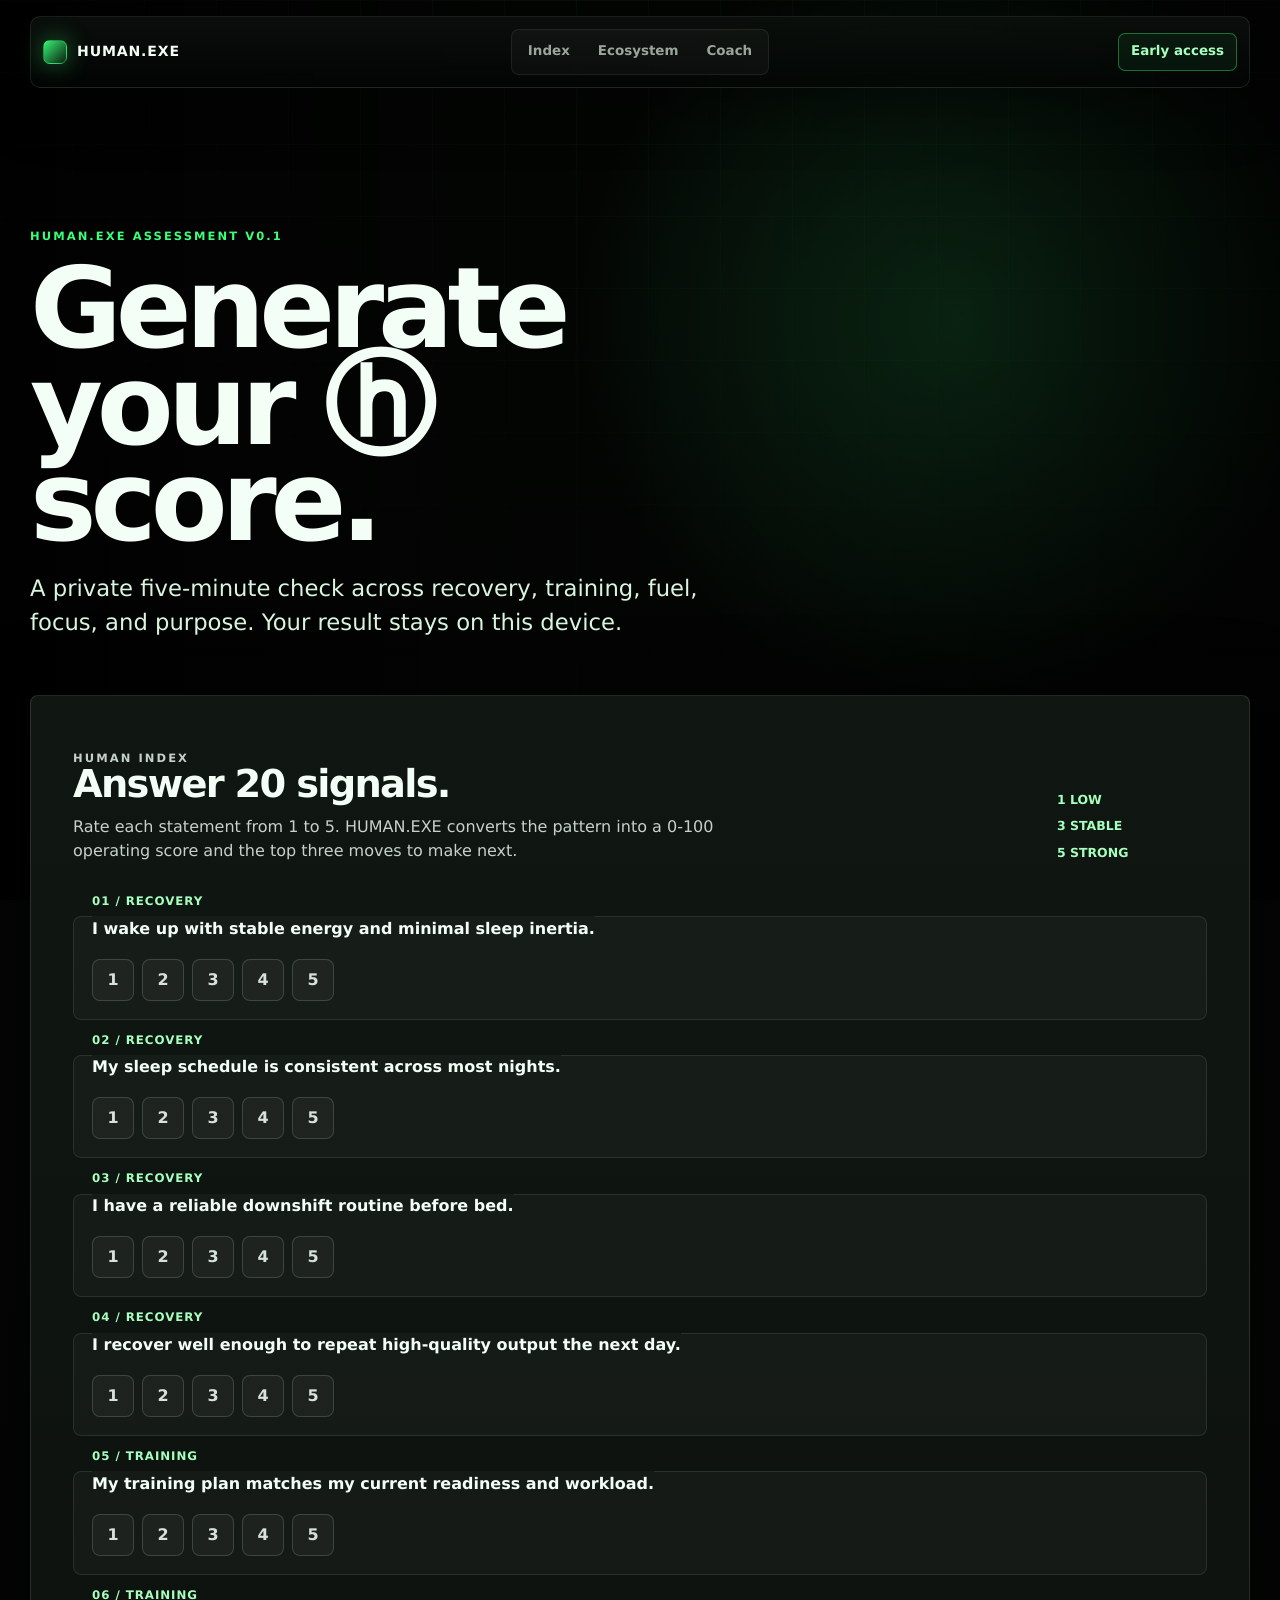
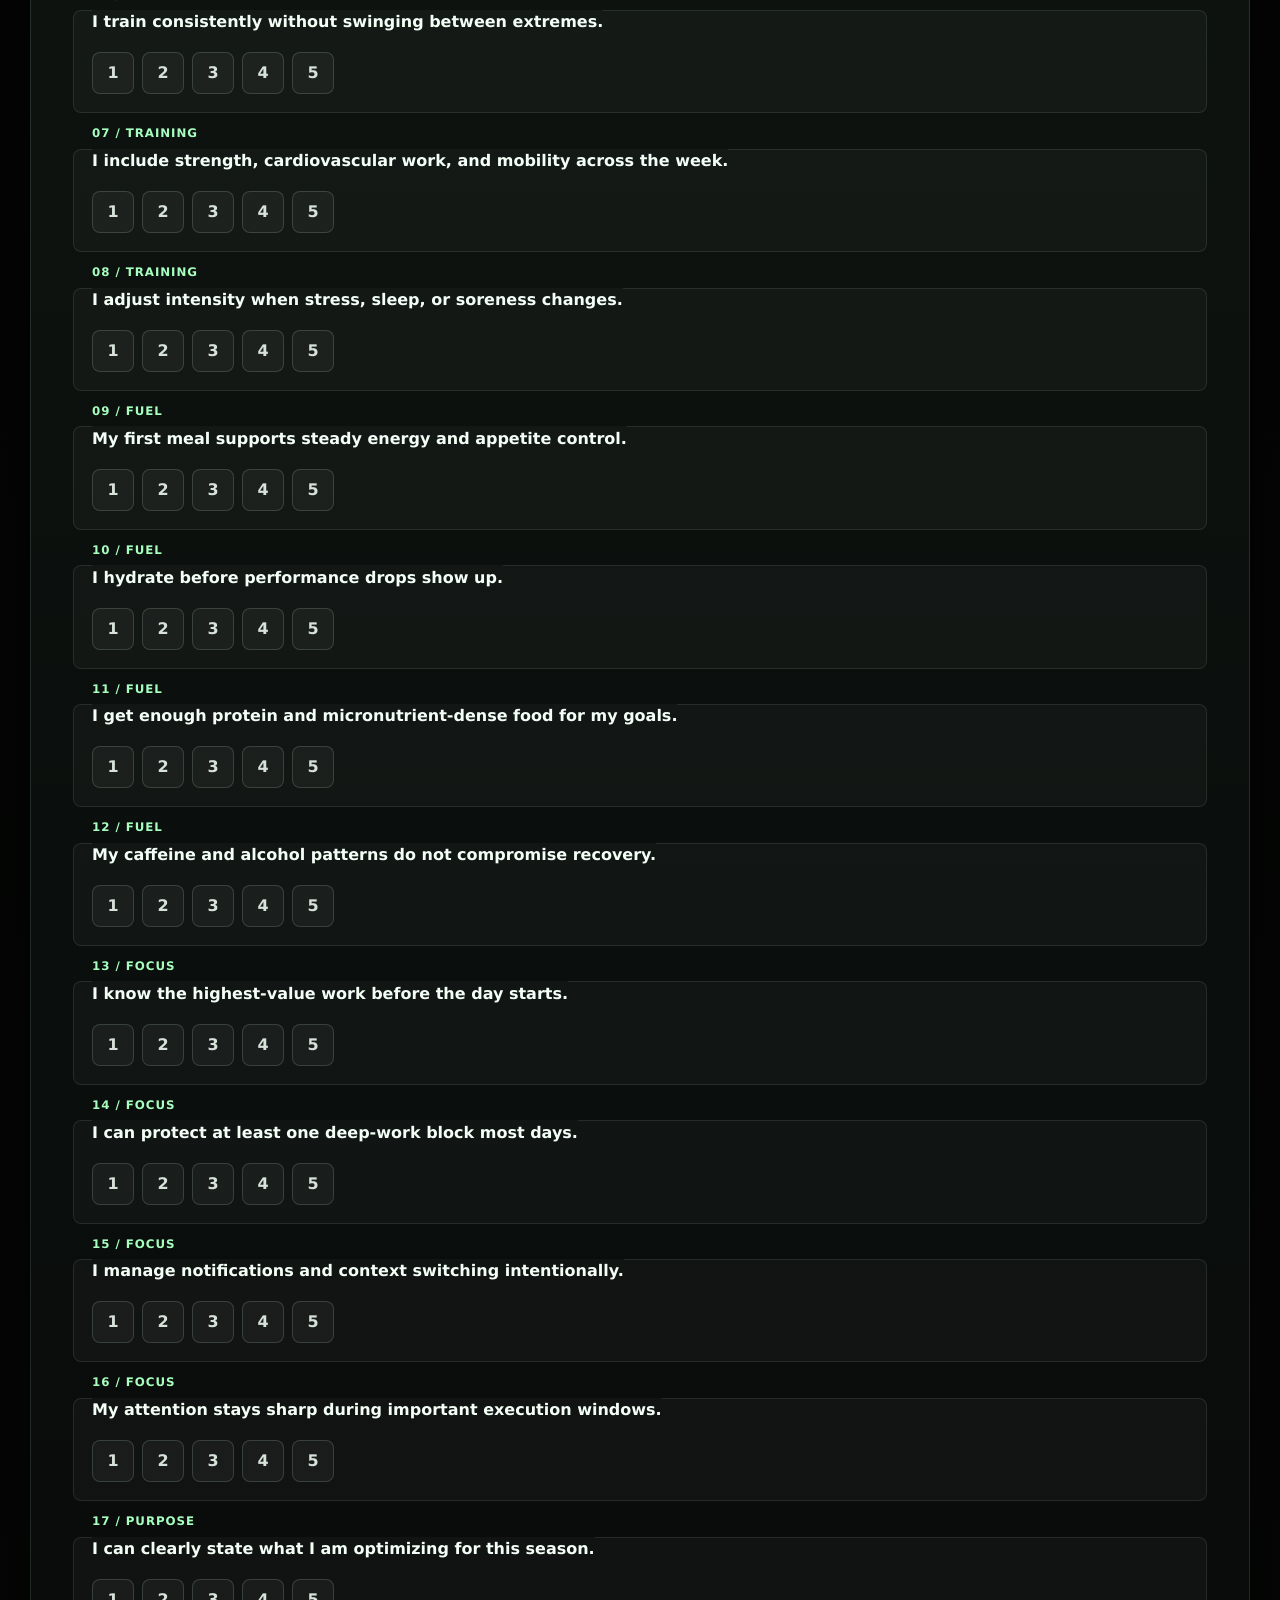
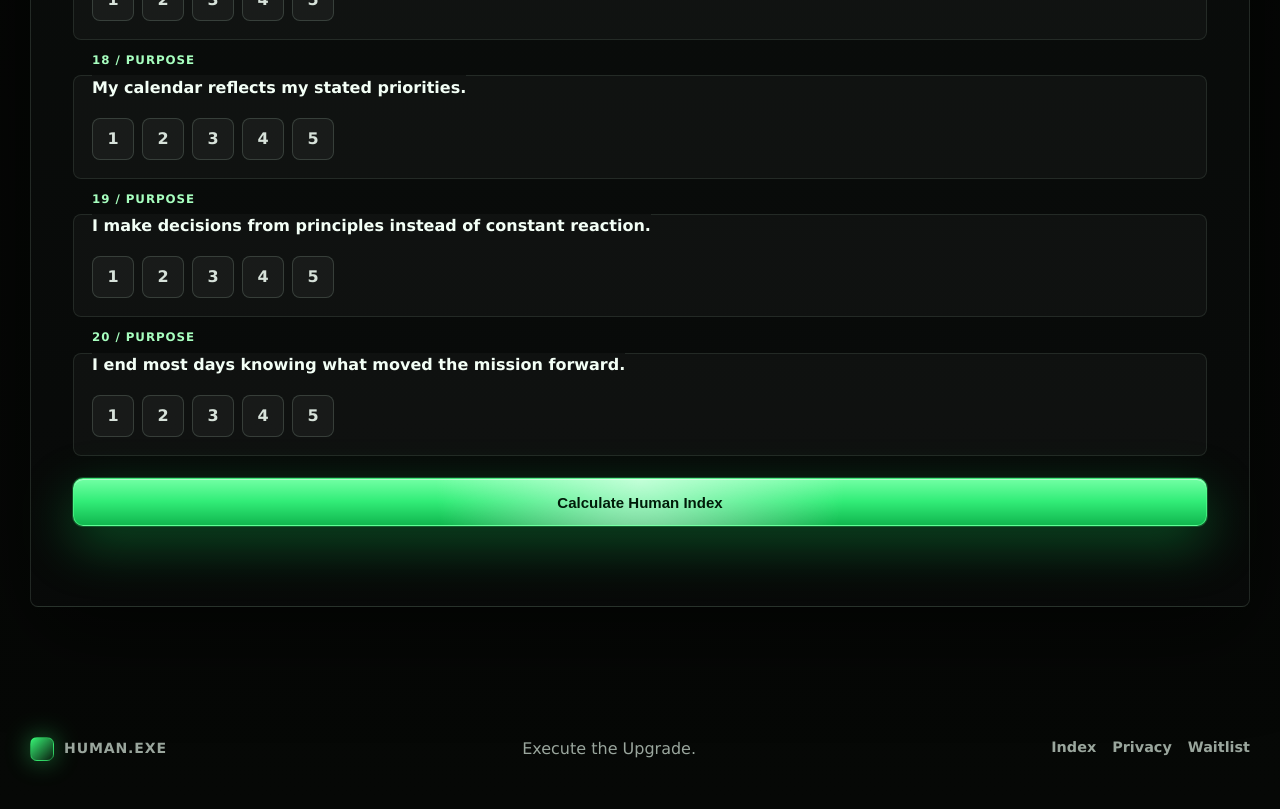
==== assessment.html @ 3b877f27 "Ship HUMAN.EXE Assessment V0.1" ====
<!doctype html>
<html lang="en">
  <head>
    <meta charset="utf-8" />
    <meta name="viewport" content="width=device-width, initial-scale=1" />
    <meta
      name="description"
      content="Take the HUMAN.EXE Assessment and generate a Human Index score across recovery, training, fuel, focus, and purpose."
    />
    <meta name="theme-color" content="#030403" />
    <meta name="robots" content="index, follow" />
    <link rel="canonical" href="https://humanexe.ai/assessment" />
    <link rel="icon" href="assets/favicon.svg" type="image/svg+xml" />
    <link rel="apple-touch-icon" href="assets/favicon.svg" />
    <meta property="og:type" content="website" />
    <meta property="og:url" content="https://humanexe.ai/assessment" />
    <meta property="og:title" content="HUMAN.EXE Assessment | Human Index" />
    <meta
      property="og:description"
      content="Generate a private Human Index score across recovery, training, fuel, focus, and purpose."
    />
    <meta property="og:image" content="https://humanexe.ai/assets/human-exe-hero.png" />
    <meta name="twitter:card" content="summary_large_image" />
    <meta name="twitter:title" content="HUMAN.EXE Assessment | Human Index" />
    <meta
      name="twitter:description"
      content="Take the HUMAN.EXE Assessment and generate a private Human Index score."
    />
    <meta name="twitter:image" content="https://humanexe.ai/assets/human-exe-hero.png" />
    <title>HUMAN.EXE Assessment | Human Index</title>
    <link rel="stylesheet" href="styles.css" />
  </head>
  <body>
    <div class="site-shell">
      <header class="nav">
        <a class="brand" href="index.html" aria-label="HUMAN.EXE home">
          <span class="brand-mark" aria-hidden="true"></span>
          <span>HUMAN.EXE</span>
        </a>
        <nav class="nav-links" aria-label="Assessment navigation">
          <a href="index.html#human-index">Index</a>
          <a href="index.html#ecosystem">Ecosystem</a>
          <a href="index.html#coach">Coach</a>
        </nav>
        <a class="nav-cta" href="index.html#waitlist">Early access</a>
      </header>

      <main class="assessment-page" id="top">
        <section class="assessment-hero">
          <p class="eyebrow">HUMAN.EXE Assessment V0.1</p>
          <h1>Generate your ⓗ score.</h1>
          <p>
            A private five-minute check across recovery, training, fuel, focus,
            and purpose. Your result stays on this device.
          </p>
        </section>

        <section class="assessment-shell" aria-labelledby="assessment-title">
          <div class="assessment-intro">
            <div>
              <p class="eyebrow">Human Index</p>
              <h2 id="assessment-title">Answer 20 signals.</h2>
              <p>
                Rate each statement from 1 to 5. HUMAN.EXE converts the pattern
                into a 0-100 operating score and the top three moves to make next.
              </p>
            </div>
            <div class="assessment-scale" aria-label="Assessment scale">
              <span>1 Low</span>
              <span>3 Stable</span>
              <span>5 Strong</span>
            </div>
          </div>

          <form id="assessment-form" class="assessment-form">
            <div id="question-list" class="question-list"></div>
            <button class="button button-primary assessment-submit" type="submit">
              Calculate Human Index
            </button>
            <p class="assessment-message" aria-live="polite"></p>
          </form>
        </section>

        <section id="assessment-results" class="assessment-results" hidden>
          <div class="score-card">
            <p class="eyebrow">Human Index</p>
            <div class="score-lockup">
              <span>ⓗ</span>
              <strong id="human-score">0</strong>
            </div>
            <p id="score-summary">Your operating state is ready to analyze.</p>
          </div>

          <div class="category-card">
            <h2>Category scores</h2>
            <div id="category-scores" class="category-scores"></div>
          </div>

          <div class="recommendation-card">
            <h2>Top 3 recommendations</h2>
            <ol id="recommendations" class="recommendations"></ol>
          </div>

          <div class="assessment-actions">
            <button class="button button-ghost" id="retake-assessment" type="button">
              Retake Assessment
            </button>
            <a class="button button-text" href="index.html#waitlist">Join the Waitlist</a>
          </div>
        </section>
      </main>

      <footer class="footer">
        <a class="brand" href="index.html" aria-label="HUMAN.EXE home">
          <span class="brand-mark" aria-hidden="true"></span>
          <span>HUMAN.EXE</span>
        </a>
        <p>Execute the Upgrade.</p>
        <div class="footer-links">
          <a href="index.html#human-index">Index</a>
          <a href="index.html#privacy">Privacy</a>
          <a href="index.html#waitlist">Waitlist</a>
        </div>
      </footer>
    </div>

    <script src="assessment.js"></script>
  </body>
</html>
---- styles.css ----
:root {
  --bg: #030403;
  --panel: rgba(14, 18, 15, 0.78);
  --panel-strong: rgba(18, 24, 20, 0.94);
  --line: rgba(197, 255, 216, 0.16);
  --line-strong: rgba(58, 255, 118, 0.38);
  --text: #f3fff6;
  --muted: #9aa69d;
  --soft: #d5ffe0;
  --green: #39ff7a;
  --green-deep: #0aa64a;
  --green-soft: #a7ffbf;
  --shadow: 0 28px 90px rgba(0, 0, 0, 0.55);
  --radius: 8px;
  color-scheme: dark;
}

* {
  box-sizing: border-box;
}

html {
  scroll-behavior: smooth;
}

body {
  margin: 0;
  min-width: 320px;
  background:
    radial-gradient(circle at 75% 8%, rgba(57, 255, 122, 0.16), transparent 24rem),
    linear-gradient(180deg, #040604 0%, #030403 48%, #060806 100%);
  color: var(--text);
  font-family: Inter, ui-sans-serif, system-ui, -apple-system, BlinkMacSystemFont, "Segoe UI", sans-serif;
  line-height: 1.5;
  letter-spacing: 0;
  text-rendering: geometricPrecision;
  -webkit-font-smoothing: antialiased;
}

body::before {
  position: fixed;
  inset: 0;
  z-index: -2;
  pointer-events: none;
  content: "";
  background-image:
    linear-gradient(rgba(57, 255, 122, 0.045) 1px, transparent 1px),
    linear-gradient(90deg, rgba(57, 255, 122, 0.035) 1px, transparent 1px);
  background-size: 72px 72px;
  mask-image: linear-gradient(to bottom, black, transparent 78%);
}

body::after {
  position: fixed;
  inset: 0;
  z-index: -1;
  pointer-events: none;
  content: "";
  background: linear-gradient(90deg, rgba(0, 0, 0, 0.74), transparent 45%, rgba(0, 0, 0, 0.45));
}

a {
  color: inherit;
  text-decoration: none;
}

img {
  display: block;
  max-width: 100%;
}

.site-shell {
  width: min(1220px, calc(100% - 40px));
  margin: 0 auto;
}

.nav {
  position: sticky;
  top: 16px;
  z-index: 20;
  display: grid;
  grid-template-columns: 1fr auto 1fr;
  align-items: center;
  gap: 18px;
  margin: 16px 0 8px;
  padding: 12px;
  border: 1px solid rgba(216, 255, 226, 0.1);
  border-radius: 10px;
  background: linear-gradient(180deg, rgba(12, 16, 13, 0.86), rgba(3, 5, 4, 0.72));
  box-shadow: 0 18px 58px rgba(0, 0, 0, 0.34);
  backdrop-filter: blur(22px);
}

.brand {
  display: inline-flex;
  align-items: center;
  gap: 10px;
  width: fit-content;
  font-size: 0.88rem;
  font-weight: 800;
  letter-spacing: 0.06em;
}

.brand-mark {
  width: 24px;
  height: 24px;
  border: 1px solid var(--line-strong);
  border-radius: 7px;
  background:
    linear-gradient(135deg, rgba(57, 255, 122, 0.95), rgba(57, 255, 122, 0.05)),
    #071009;
  box-shadow: 0 0 24px rgba(57, 255, 122, 0.42);
}

.nav-links {
  display: flex;
  align-items: center;
  justify-content: center;
  gap: 4px;
  padding: 4px;
  border: 1px solid rgba(216, 255, 226, 0.08);
  border-radius: var(--radius);
  background: rgba(255, 255, 255, 0.03);
}

.nav-links a,
.nav-cta {
  padding: 8px 12px;
  border-radius: 7px;
  color: var(--muted);
  font-size: 0.84rem;
  font-weight: 600;
  transition: color 180ms ease, background 180ms ease, border-color 180ms ease, transform 180ms ease;
}

.nav-links a:hover,
.nav-cta:hover {
  color: var(--text);
  background: rgba(255, 255, 255, 0.06);
}

.nav-cta {
  justify-self: end;
  border: 1px solid var(--line-strong);
  color: var(--green-soft);
  background: rgba(57, 255, 122, 0.06);
}

.hero {
  position: relative;
  display: flex;
  align-items: center;
  min-height: auto;
  padding: 22px 0 0;
  overflow: hidden;
}

.hero-copy {
  position: relative;
  z-index: 2;
  width: min(700px, 100%);
}

.eyebrow {
  margin: 0 0 16px;
  color: var(--green);
  font-size: 0.72rem;
  font-weight: 800;
  letter-spacing: 0.18em;
  text-transform: uppercase;
}

h1,
h2,
h3,
p {
  margin-top: 0;
}

h1 {
  max-width: 780px;
  margin-bottom: 24px;
  font-size: clamp(4.3rem, 8.4vw, 7.25rem);
  line-height: 0.86;
  font-weight: 800;
  letter-spacing: -0.055em;
  text-wrap: balance;
}

h2 {
  margin-bottom: 0;
  color: var(--text);
  font-size: clamp(2.15rem, 4.4vw, 4.55rem);
  line-height: 0.94;
  font-weight: 800;
  letter-spacing: -0.045em;
  text-wrap: balance;
}

h3 {
  margin-bottom: 10px;
  font-size: 1rem;
  line-height: 1.2;
}

.hero-subtitle {
  max-width: 640px;
  color: #e3f8e9;
  font-size: clamp(1.14rem, 1.72vw, 1.38rem);
  line-height: 1.32;
  text-wrap: pretty;
}

.hero-mantra {
  margin: 20px 0 0;
  color: var(--green-soft);
  font-size: clamp(0.96rem, 1.3vw, 1.08rem);
  font-weight: 850;
}

.hero-proof {
  display: flex;
  flex-wrap: wrap;
  gap: 8px;
  margin: 24px 0 0;
}

.hero-proof span {
  min-height: 32px;
  padding: 7px 11px;
  border: 1px solid rgba(216, 255, 226, 0.12);
  border-radius: 999px;
  background: rgba(255, 255, 255, 0.035);
  color: #c3d0c7;
  font-size: 0.78rem;
  font-weight: 750;
}

.hero-form {
  max-width: 650px;
  margin-top: 24px;
  padding: 12px;
  border: 1px solid rgba(216, 255, 226, 0.16);
  border-radius: 12px;
  background:
    linear-gradient(180deg, rgba(255, 255, 255, 0.055), rgba(255, 255, 255, 0.02)),
    rgba(3, 8, 5, 0.78);
  box-shadow: 0 24px 88px rgba(0, 0, 0, 0.46), inset 0 1px 0 rgba(255, 255, 255, 0.06);
  backdrop-filter: blur(18px);
}

.waitlist-form small {
  display: block;
  margin-top: 11px;
  color: #aab8ae;
  font-size: 0.78rem;
  font-weight: 650;
}

.hero-actions {
  display: flex;
  flex-wrap: wrap;
  gap: 12px;
  margin: 14px 0 34px;
}

.button {
  display: inline-flex;
  align-items: center;
  justify-content: center;
  min-height: 48px;
  padding: 0 19px;
  border-radius: 10px;
  border: 1px solid rgba(255, 255, 255, 0.1);
  font-size: 0.94rem;
  font-weight: 800;
  white-space: nowrap;
  transition: transform 180ms ease, border-color 180ms ease, background 180ms ease, box-shadow 180ms ease;
}

.button:hover {
  transform: translateY(-1px);
}

.button-primary {
  border-color: rgba(87, 255, 142, 0.65);
  background:
    radial-gradient(circle at 50% 0%, rgba(255, 255, 255, 0.58), transparent 36%),
    linear-gradient(180deg, #72ffa4 0%, #32ed78 48%, #11b74f 100%);
  color: #001b09;
  box-shadow:
    0 0 0 1px rgba(57, 255, 122, 0.22),
    0 18px 52px rgba(18, 214, 91, 0.34),
    inset 0 1px 0 rgba(255, 255, 255, 0.42);
}

.button-primary:hover {
  box-shadow:
    0 0 0 1px rgba(57, 255, 122, 0.32),
    0 22px 64px rgba(18, 214, 91, 0.42),
    inset 0 1px 0 rgba(255, 255, 255, 0.48);
}

.button-ghost {
  background: linear-gradient(180deg, rgba(255, 255, 255, 0.062), rgba(255, 255, 255, 0.025));
  color: var(--soft);
  box-shadow: inset 0 1px 0 rgba(255, 255, 255, 0.045);
}

.button-text {
  border-color: transparent;
  background: transparent;
  color: var(--muted);
}

.button-text:hover {
  color: var(--text);
}

.signal-row {
  display: none;
  flex-wrap: wrap;
  gap: 10px;
}

.signal-row span {
  display: inline-flex;
  align-items: center;
  gap: 8px;
  min-height: 36px;
  padding: 0 12px;
  border: 1px solid rgba(216, 255, 226, 0.1);
  border-radius: 999px;
  background: rgba(255, 255, 255, 0.035);
  color: var(--muted);
  font-size: 0.82rem;
  font-weight: 700;
}

.signal-row strong {
  color: var(--green);
}

.hero-visual {
  position: absolute;
  inset: 8px 0 90px auto;
  width: min(63%, 760px);
  min-height: 560px;
  border: 0;
  border-radius: 0;
  overflow: hidden;
  background: transparent;
  box-shadow: none;
}

.hero-orbit {
  position: absolute;
  right: 8%;
  bottom: 11%;
  z-index: 1;
  width: 260px;
  aspect-ratio: 1;
  border: 1px solid rgba(57, 255, 122, 0.18);
  border-radius: 50%;
  box-shadow: inset 0 0 32px rgba(57, 255, 122, 0.08), 0 0 52px rgba(57, 255, 122, 0.14);
  animation: orbitPulse 6s ease-in-out infinite;
}

.hero-visual img {
  width: 100%;
  height: 100%;
  min-height: 560px;
  object-fit: cover;
}

.hero-visual::after {
  position: absolute;
  inset: 0;
  content: "";
  background:
    linear-gradient(90deg, var(--bg) 0%, rgba(3, 4, 3, 0.72) 20%, transparent 58%),
    linear-gradient(180deg, transparent 58%, rgba(3, 4, 3, 0.92));
}

.status-card {
  position: absolute;
  z-index: 2;
  display: grid;
  gap: 2px;
  min-width: 142px;
  padding: 14px;
  border: 1px solid rgba(216, 255, 226, 0.15);
  border-radius: var(--radius);
  background: rgba(3, 7, 5, 0.7);
  box-shadow: 0 18px 58px rgba(0, 0, 0, 0.38);
  backdrop-filter: blur(18px);
}

.status-card span {
  color: var(--muted);
  font-size: 0.72rem;
  font-weight: 700;
  text-transform: uppercase;
}

.status-card strong {
  color: var(--green);
  font-size: 1.6rem;
  line-height: 1;
}

.status-card-top {
  top: 24px;
  right: 24px;
}

.status-card-bottom {
  right: 44px;
  bottom: 42px;
  left: auto;
}

.metric-strip {
  display: grid;
  grid-template-columns: repeat(4, 1fr);
  gap: 1px;
  margin-bottom: 132px;
  overflow: hidden;
  border: 1px solid rgba(216, 255, 226, 0.1);
  border-radius: var(--radius);
  background: rgba(216, 255, 226, 0.1);
  box-shadow: inset 0 1px 0 rgba(255, 255, 255, 0.045);
}

.metric-strip div {
  padding: 22px;
  background: rgba(8, 12, 9, 0.82);
}

.metric-strip span {
  display: block;
  margin-bottom: 5px;
  color: var(--muted);
  font-size: 0.76rem;
  font-weight: 700;
  text-transform: uppercase;
}

.metric-strip strong {
  color: var(--text);
  font-size: 1.08rem;
}

.section {
  scroll-margin-top: 118px;
  padding: 128px 0;
  border-top: 1px solid rgba(216, 255, 226, 0.1);
}

.human-index {
  display: grid;
  grid-template-columns: 0.88fr 1.12fr;
  gap: 54px;
  align-items: center;
}

.index-board {
  display: grid;
  grid-template-columns: 0.82fr 1.18fr;
  gap: 12px;
  min-height: 430px;
  padding: 12px;
  border: 1px solid rgba(216, 255, 226, 0.13);
  border-radius: 14px;
  background:
    radial-gradient(circle at 70% 12%, rgba(57, 255, 122, 0.16), transparent 16rem),
    rgba(255, 255, 255, 0.028);
  box-shadow: var(--shadow), inset 0 1px 0 rgba(255, 255, 255, 0.04);
}

.index-score,
.index-rings {
  border: 1px solid rgba(216, 255, 226, 0.1);
  border-radius: 10px;
  background: rgba(3, 8, 5, 0.72);
}

.index-score {
  display: grid;
  align-content: end;
  padding: 24px;
}

.index-score span,
.index-rings span,
.coach-message span {
  color: var(--muted);
  font-size: 0.74rem;
  font-weight: 800;
  text-transform: uppercase;
}

.index-score strong {
  color: var(--green);
  font-size: clamp(5rem, 12vw, 8.8rem);
  line-height: 0.86;
  letter-spacing: -0.06em;
}

.index-score p {
  margin: 12px 0 0;
  color: #d5ffe0;
  font-weight: 650;
}

.index-rings {
  display: grid;
  grid-template-columns: repeat(2, 1fr);
  gap: 10px;
  padding: 12px;
}

.index-rings div {
  position: relative;
  overflow: hidden;
  display: grid;
  align-content: space-between;
  min-height: 184px;
  padding: 18px;
  border: 1px solid rgba(216, 255, 226, 0.1);
  border-radius: 9px;
  background:
    radial-gradient(circle at 80% 18%, rgba(57, 255, 122, 0.13), transparent 8rem),
    rgba(255, 255, 255, 0.032);
}

.index-rings div::before,
.index-rings div::after {
  position: absolute;
  right: 18px;
  bottom: 18px;
  left: 18px;
  height: 4px;
  border-radius: 999px;
  content: "";
}

.index-rings div::before {
  background: rgba(255, 255, 255, 0.08);
}

.index-rings div::after {
  width: calc(var(--value) * 1%);
  background: linear-gradient(90deg, var(--green), rgba(167, 255, 191, 0.82));
  box-shadow: 0 0 18px rgba(57, 255, 122, 0.34);
}

.index-rings strong {
  color: var(--text);
  font-size: 2rem;
  line-height: 1;
  margin-bottom: 18px;
}

.problem-solution .section-heading {
  max-width: 940px;
}

.ps-grid {
  display: grid;
  grid-template-columns: repeat(2, 1fr);
  gap: 12px;
}

.ps-grid article {
  min-height: 420px;
  padding: 34px;
  border: 1px solid rgba(216, 255, 226, 0.1);
  border-radius: 12px;
  background: rgba(255, 255, 255, 0.032);
  box-shadow: inset 0 1px 0 rgba(255, 255, 255, 0.035);
}

.ps-grid article:nth-child(2) {
  background:
    radial-gradient(circle at 72% 18%, rgba(57, 255, 122, 0.12), transparent 18rem),
    rgba(255, 255, 255, 0.04);
}

.ps-grid h3 {
  max-width: 540px;
  margin-bottom: 16px;
  font-size: clamp(1.8rem, 3vw, 3rem);
  line-height: 0.98;
  letter-spacing: -0.035em;
}

.ps-grid p {
  max-width: 560px;
  color: var(--muted);
  font-size: 1.08rem;
}

.ps-grid ul {
  display: grid;
  gap: 10px;
  margin: 32px 0 0;
  padding: 0;
  list-style: none;
}

.ps-grid li {
  padding: 12px 14px;
  border: 1px solid rgba(216, 255, 226, 0.09);
  border-radius: 8px;
  background: rgba(0, 0, 0, 0.22);
  color: #dbe8df;
  font-weight: 720;
}

.split-section {
  display: grid;
  grid-template-columns: 0.9fr 1.1fr;
  gap: 54px;
  align-items: end;
}

.section-lead,
.panel-copy p,
.ecosystem-grid p,
.feature-grid p,
.timeline p {
  color: var(--muted);
  font-size: 1.03rem;
}

.section-lead {
  margin-bottom: 0;
  color: #c6d1c9;
  font-size: clamp(1.18rem, 2.15vw, 1.62rem);
  line-height: 1.36;
}

.solution-panel {
  display: grid;
  grid-template-columns: minmax(0, 1fr) 390px;
  gap: 40px;
  align-items: stretch;
}

.panel-copy {
  display: grid;
  align-content: center;
  min-height: 430px;
  padding: 42px;
  border: 1px solid rgba(216, 255, 226, 0.1);
  border-radius: var(--radius);
  background:
    linear-gradient(135deg, rgba(57, 255, 122, 0.12), transparent 42%),
    var(--panel);
}

.panel-copy p {
  max-width: 720px;
  margin: 26px 0 0;
}

.system-stack {
  display: grid;
  gap: 10px;
}

.system-stack div {
  display: flex;
  align-items: center;
  gap: 12px;
  min-height: 98px;
  padding: 20px;
  border: 1px solid rgba(216, 255, 226, 0.1);
  border-radius: var(--radius);
  background: rgba(255, 255, 255, 0.035);
  color: var(--soft);
  font-size: 1.05rem;
  font-weight: 800;
}

.system-stack span,
.node {
  width: 12px;
  height: 12px;
  border-radius: 50%;
  background: var(--green);
  box-shadow: 0 0 22px rgba(57, 255, 122, 0.72);
}

.section-heading {
  display: grid;
  gap: 16px;
  max-width: 820px;
  margin-bottom: 34px;
}

.section-heading p:not(.eyebrow) {
  max-width: 720px;
  margin: 0;
  color: var(--muted);
  font-size: 1.08rem;
}

.ecosystem-grid,
.feature-grid,
.privacy-grid {
  display: grid;
  grid-template-columns: repeat(3, 1fr);
  gap: 12px;
}

.logo-cloud {
  display: grid;
  grid-template-columns: repeat(6, 1fr);
  gap: 10px;
  margin: 0 0 18px;
}

.logo-cloud span {
  display: flex;
  align-items: center;
  justify-content: center;
  gap: 9px;
  min-height: 64px;
  border: 1px solid rgba(216, 255, 226, 0.095);
  border-radius: 8px;
  background: rgba(255, 255, 255, 0.026);
  color: #d4dfd8;
  font-size: 0.82rem;
  font-weight: 800;
  letter-spacing: -0.01em;
}

.logo-cloud i {
  width: 18px;
  height: 18px;
  border: 1px solid rgba(57, 255, 122, 0.55);
  border-radius: 5px;
  background: linear-gradient(135deg, rgba(57, 255, 122, 0.9), rgba(57, 255, 122, 0.04));
  box-shadow: 0 0 18px rgba(57, 255, 122, 0.24);
}

.ecosystem-grid article,
.feature-grid article,
.privacy-grid article {
  min-height: 220px;
  padding: 24px;
  border: 1px solid rgba(216, 255, 226, 0.1);
  border-radius: 10px;
  background: var(--panel);
  box-shadow: inset 0 1px 0 rgba(255, 255, 255, 0.035);
  transition: transform 180ms ease, border-color 180ms ease, background 180ms ease;
}

.ecosystem-grid article {
  display: grid;
  align-content: end;
  background:
    linear-gradient(180deg, rgba(57, 255, 122, 0.1), transparent 52%),
    rgba(9, 13, 10, 0.82);
}

.node {
  margin-bottom: 52px;
}

.feature-grid {
  grid-template-columns: repeat(2, 1fr);
}

.feature-grid article {
  min-height: 170px;
  background: rgba(255, 255, 255, 0.035);
}

.feature-grid article:hover {
  border-color: var(--line-strong);
  background: rgba(57, 255, 122, 0.06);
}

.ecosystem-grid article:hover,
.privacy-grid article:hover,
.ps-grid article:hover,
.timeline li:hover,
.vision-grid span:hover {
  transform: translateY(-2px);
  border-color: rgba(57, 255, 122, 0.24);
}

.coach-preview {
  display: grid;
  grid-template-columns: 0.82fr 1.18fr;
  gap: 48px;
  align-items: center;
}

.coach-shell {
  overflow: hidden;
  border: 1px solid rgba(216, 255, 226, 0.13);
  border-radius: 14px;
  background:
    radial-gradient(circle at 82% 10%, rgba(57, 255, 122, 0.16), transparent 17rem),
    rgba(4, 8, 5, 0.86);
  box-shadow: var(--shadow), inset 0 1px 0 rgba(255, 255, 255, 0.05);
}

.coach-topbar {
  display: grid;
  grid-template-columns: auto 1fr auto;
  align-items: center;
  gap: 12px;
  padding: 16px 18px;
  border-bottom: 1px solid rgba(216, 255, 226, 0.1);
}

.coach-prompts {
  display: flex;
  flex-wrap: wrap;
  gap: 8px;
  padding: 14px 18px 0;
}

.coach-prompts button {
  min-height: 36px;
  padding: 0 12px;
  border: 1px solid rgba(216, 255, 226, 0.1);
  border-radius: 999px;
  background: rgba(255, 255, 255, 0.035);
  color: #dbe8df;
  font: inherit;
  font-size: 0.78rem;
  font-weight: 760;
}

.coach-topbar span {
  width: 12px;
  height: 12px;
  border-radius: 50%;
  background: var(--green);
  box-shadow: 0 0 18px rgba(57, 255, 122, 0.5);
}

.coach-topbar strong {
  font-size: 0.9rem;
}

.coach-topbar em {
  color: var(--green-soft);
  font-size: 0.78rem;
  font-style: normal;
  font-weight: 780;
}

.coach-thread {
  display: grid;
  gap: 14px;
  padding: 18px;
}

.coach-message {
  max-width: 86%;
  padding: 16px;
  border: 1px solid rgba(216, 255, 226, 0.1);
  border-radius: 12px;
  background: rgba(255, 255, 255, 0.035);
}

.coach-user {
  justify-self: end;
}

.coach-ai {
  background:
    linear-gradient(135deg, rgba(57, 255, 122, 0.12), transparent 54%),
    rgba(255, 255, 255, 0.04);
}

.coach-message p {
  margin: 8px 0 0;
  color: #dcebe1;
}

.coach-actions {
  display: flex;
  flex-wrap: wrap;
  gap: 8px;
  margin-top: 10px;
}

.coach-actions button {
  min-height: 38px;
  padding: 0 12px;
  border: 1px solid rgba(57, 255, 122, 0.28);
  border-radius: 999px;
  background: rgba(57, 255, 122, 0.07);
  color: var(--green-soft);
  font: inherit;
  font-size: 0.78rem;
  font-weight: 780;
}

.coach-actions button:hover,
.coach-prompts button:hover {
  border-color: rgba(57, 255, 122, 0.38);
  background: rgba(57, 255, 122, 0.1);
}

.privacy-section .section-heading {
  max-width: 900px;
}

.privacy-grid {
  grid-template-columns: repeat(4, 1fr);
}

.privacy-grid article {
  min-height: 230px;
  background:
    linear-gradient(180deg, rgba(255, 255, 255, 0.04), rgba(255, 255, 255, 0.018)),
    rgba(4, 8, 5, 0.78);
}

.privacy-grid h3 {
  font-size: 1.12rem;
}

.privacy-grid p {
  color: var(--muted);
}

.future-vision {
  min-height: 560px;
  display: grid;
  align-content: center;
  padding: 82px;
  border: 1px solid rgba(216, 255, 226, 0.12);
  border-radius: 14px;
  background:
    radial-gradient(circle at 76% 24%, rgba(57, 255, 122, 0.18), transparent 20rem),
    linear-gradient(135deg, rgba(255, 255, 255, 0.052), transparent 36%),
    rgba(5, 9, 6, 0.9);
  box-shadow: var(--shadow), inset 0 1px 0 rgba(255, 255, 255, 0.045);
}

.future-vision h2 {
  max-width: 920px;
}

.future-vision > p:not(.eyebrow) {
  max-width: 760px;
  margin: 24px 0 0;
  color: #d5e5da;
  font-size: clamp(1.14rem, 1.8vw, 1.42rem);
}

.vision-grid {
  display: grid;
  grid-template-columns: repeat(4, 1fr);
  gap: 10px;
  margin-top: 44px;
}

.vision-grid span {
  min-height: 86px;
  padding: 18px;
  border: 1px solid rgba(216, 255, 226, 0.1);
  border-radius: 10px;
  background: rgba(0, 0, 0, 0.24);
  color: #e9fff0;
  font-weight: 780;
}

.roadmap {
  padding-bottom: 96px;
}

.timeline {
  display: grid;
  grid-template-columns: repeat(4, 1fr);
  gap: 12px;
  margin: 0;
  padding: 0;
  list-style: none;
  counter-reset: roadmap;
}

.timeline li {
  position: relative;
  min-height: 240px;
  padding: 24px;
  border: 1px solid rgba(216, 255, 226, 0.1);
  border-radius: var(--radius);
  background: var(--panel);
}

.timeline li::before {
  display: block;
  width: 100%;
  height: 2px;
  margin-bottom: 34px;
  content: "";
  background: linear-gradient(90deg, var(--green), transparent);
}

.timeline span {
  display: block;
  margin-bottom: 10px;
  color: var(--green);
  font-size: 0.76rem;
  font-weight: 800;
  text-transform: uppercase;
}

.timeline strong {
  display: block;
  margin-bottom: 10px;
  font-size: 1.18rem;
}

.waitlist {
  display: grid;
  grid-template-columns: 0.9fr 1.1fr;
  gap: 34px;
  align-items: center;
  margin-bottom: 48px;
  padding: 46px;
  border: 1px solid rgba(216, 255, 226, 0.12);
  border-radius: 12px;
  background:
    radial-gradient(circle at 74% 18%, rgba(57, 255, 122, 0.16), transparent 18rem),
    linear-gradient(135deg, rgba(57, 255, 122, 0.14), transparent 44%),
    var(--panel-strong);
  box-shadow: var(--shadow);
}

.waitlist h2 {
  font-size: clamp(2.1rem, 4.2vw, 4.2rem);
}

.waitlist-copy {
  max-width: 560px;
  margin: 18px 0 0;
  color: var(--muted);
  font-size: 1.02rem;
}

.waitlist-points {
  display: flex;
  flex-wrap: wrap;
  gap: 8px;
  margin-top: 22px;
}

.waitlist-points span {
  padding: 8px 10px;
  border: 1px solid rgba(216, 255, 226, 0.1);
  border-radius: 999px;
  background: rgba(255, 255, 255, 0.035);
  color: #c8d5cc;
  font-size: 0.78rem;
  font-weight: 750;
}

.waitlist-form label {
  display: block;
  margin-bottom: 8px;
  color: var(--muted);
  font-size: 0.78rem;
  font-weight: 800;
  text-transform: uppercase;
}

.form-row {
  display: grid;
  grid-template-columns: minmax(0, 1fr) auto;
  gap: 10px;
}

input {
  width: 100%;
  min-height: 52px;
  padding: 0 16px;
  border: 1px solid rgba(216, 255, 226, 0.12);
  border-radius: 10px;
  outline: none;
  background: rgba(0, 0, 0, 0.34);
  color: var(--text);
  font: inherit;
}

input:focus {
  border-color: var(--line-strong);
  box-shadow: 0 0 0 4px rgba(57, 255, 122, 0.1);
}

.form-message {
  min-height: 24px;
  margin: 12px 0 0;
  color: var(--green);
  font-size: 0.9rem;
  font-weight: 700;
}

.form-message.success {
  color: var(--green-soft);
}

.form-message.error {
  color: #ff7f7f;
}

.footer {
  display: flex;
  align-items: center;
  justify-content: space-between;
  gap: 22px;
  padding: 34px 0 48px;
  color: var(--muted);
}

.footer p {
  margin: 0;
}

.footer-links {
  display: flex;
  gap: 16px;
  font-size: 0.9rem;
  font-weight: 700;
}

.footer a:hover {
  color: var(--text);
}

.assessment-page {
  padding: 64px 0 96px;
}

.assessment-hero {
  max-width: 860px;
  padding: 68px 0 54px;
}

.assessment-hero h1 {
  max-width: 760px;
  margin-bottom: 22px;
  font-size: clamp(3.2rem, 10vw, 7rem);
}

.assessment-hero p:not(.eyebrow) {
  max-width: 680px;
  margin: 0;
  color: #d9f5df;
  font-size: clamp(1.08rem, 2vw, 1.42rem);
}

.assessment-shell,
.assessment-results {
  border: 1px solid rgba(216, 255, 226, 0.12);
  border-radius: 8px;
  background:
    linear-gradient(180deg, rgba(16, 22, 18, 0.92), rgba(6, 8, 7, 0.9)),
    var(--panel-strong);
  box-shadow: var(--shadow);
}

.assessment-shell {
  padding: clamp(20px, 4vw, 42px);
}

.assessment-intro {
  display: grid;
  grid-template-columns: minmax(0, 1fr) auto;
  gap: 24px;
  align-items: end;
  margin-bottom: 30px;
}

.assessment-intro h2,
.category-card h2,
.recommendation-card h2 {
  margin: 0;
  font-size: clamp(1.7rem, 3vw, 2.7rem);
}

.assessment-intro p {
  max-width: 700px;
  margin: 12px 0 0;
  color: #c6d1c9;
}

.assessment-scale {
  display: grid;
  gap: 8px;
  min-width: 150px;
  color: var(--green-soft);
  font-size: 0.78rem;
  font-weight: 800;
  text-transform: uppercase;
}

.question-list {
  display: grid;
  gap: 12px;
}

.question-card {
  display: grid;
  grid-template-columns: minmax(0, 1fr) auto;
  gap: 18px;
  align-items: center;
  margin: 0;
  padding: 18px;
  border: 1px solid rgba(216, 255, 226, 0.1);
  border-radius: 8px;
  background: rgba(255, 255, 255, 0.032);
}

.question-card legend {
  display: grid;
  gap: 6px;
  padding: 0;
  color: var(--text);
  font-size: 1rem;
  font-weight: 720;
}

.question-card legend span {
  color: var(--green-soft);
  font-size: 0.74rem;
  font-weight: 850;
  letter-spacing: 0.08em;
  text-transform: uppercase;
}

.rating-row {
  display: grid;
  grid-template-columns: repeat(5, 42px);
  gap: 8px;
}

.rating-row label {
  cursor: pointer;
}

.rating-row input {
  position: absolute;
  width: 1px;
  height: 1px;
  opacity: 0;
  pointer-events: none;
}

.rating-row span {
  display: grid;
  width: 42px;
  height: 42px;
  place-items: center;
  border: 1px solid rgba(216, 255, 226, 0.16);
  border-radius: 8px;
  color: #d7e2da;
  font-weight: 800;
  background: rgba(255, 255, 255, 0.04);
  transition:
    border-color 180ms ease,
    background 180ms ease,
    color 180ms ease,
    transform 180ms ease;
}

.rating-row input:checked + span,
.rating-row label:hover span {
  border-color: rgba(57, 255, 122, 0.76);
  color: #031006;
  background: var(--green);
  transform: translateY(-1px);
}

.assessment-submit {
  width: 100%;
  margin-top: 22px;
}

.assessment-message {
  min-height: 24px;
  margin: 14px 0 0;
  color: var(--green-soft);
  font-size: 0.92rem;
}

.assessment-message.error {
  color: #ffb4b4;
}

.assessment-results {
  display: grid;
  grid-template-columns: 0.82fr 1fr;
  gap: 18px;
  margin-top: 24px;
  padding: clamp(20px, 4vw, 34px);
}

.assessment-results[hidden] {
  display: none;
}

.score-card,
.category-card,
.recommendation-card {
  border: 1px solid rgba(216, 255, 226, 0.1);
  border-radius: 8px;
  background: rgba(255, 255, 255, 0.035);
  padding: 22px;
}

.score-card {
  grid-row: span 2;
}

.score-lockup {
  display: flex;
  align-items: baseline;
  gap: 14px;
  margin: 8px 0;
}

.score-lockup span {
  color: var(--green);
  font-size: clamp(2rem, 6vw, 4rem);
}

.score-lockup strong {
  font-size: clamp(5rem, 16vw, 9rem);
  line-height: 0.9;
}

.score-card p:last-child {
  max-width: 360px;
  color: #d9f5df;
}

.category-scores {
  display: grid;
  gap: 14px;
  margin-top: 20px;
}

.category-score {
  display: grid;
  gap: 8px;
}

.category-score div {
  display: flex;
  justify-content: space-between;
  gap: 16px;
  color: var(--soft);
  font-weight: 800;
}

.category-score strong {
  color: var(--green);
}

.category-score meter {
  width: 100%;
  height: 10px;
}

.category-score meter::-webkit-meter-bar {
  border: 0;
  border-radius: 999px;
  background: rgba(255, 255, 255, 0.08);
}

.category-score meter::-webkit-meter-optimum-value {
  border-radius: 999px;
  background: linear-gradient(90deg, var(--green-deep), var(--green));
}

.recommendations {
  display: grid;
  gap: 12px;
  margin: 20px 0 0;
  padding-left: 20px;
}

.recommendations li::marker {
  color: var(--green);
  font-weight: 900;
}

.recommendations span {
  color: var(--green-soft);
  font-size: 0.78rem;
  font-weight: 850;
  letter-spacing: 0.08em;
  text-transform: uppercase;
}

.recommendations p {
  margin: 6px 0 0;
  color: #c6d1c9;
}

.assessment-actions {
  display: flex;
  flex-wrap: wrap;
  gap: 10px;
  grid-column: 1 / -1;
}

.reveal {
  opacity: 0;
  transform: translateY(18px);
  transition: opacity 700ms ease, transform 700ms ease;
}

.reveal.is-visible {
  opacity: 1;
  transform: translateY(0);
}

@keyframes orbitPulse {
  0%,
  100% {
    opacity: 0.34;
    transform: scale(0.98);
  }

  50% {
    opacity: 0.68;
    transform: scale(1.03);
  }
}

@media (prefers-reduced-motion: reduce) {
  html {
    scroll-behavior: auto;
  }

  *,
  *::before,
  *::after {
    animation-duration: 0.01ms !important;
    animation-iteration-count: 1 !important;
    transition-duration: 0.01ms !important;
  }

  .reveal {
    opacity: 1;
    transform: none;
  }
}

@media (max-width: 920px) {
  .site-shell {
    width: min(100% - 28px, 720px);
  }

  .nav {
    grid-template-columns: 1fr auto;
    margin-bottom: 36px;
  }

  .nav-links {
    display: none;
  }

  .hero,
  .human-index,
  .coach-preview,
  .split-section,
  .solution-panel,
  .waitlist {
    grid-template-columns: 1fr;
  }

  .hero {
    min-height: auto;
    padding: 52px 0 64px;
  }

  .hero-visual {
    inset: 4px -82px auto auto;
    width: min(82%, 520px);
    min-height: 420px;
    opacity: 0.58;
  }

  .hero-visual img {
    min-height: 420px;
  }

  .metric-strip,
  .logo-cloud,
  .index-rings,
  .assessment-intro,
  .assessment-results,
  .ecosystem-grid,
  .feature-grid,
  .privacy-grid,
  .timeline,
  .ps-grid,
  .vision-grid {
    grid-template-columns: 1fr 1fr;
  }

  .index-board {
    grid-template-columns: 1fr;
  }

  .metric-strip {
    margin-bottom: 72px;
  }

  .section {
    padding: 78px 0;
  }

  .waitlist {
    padding: 30px;
  }
}

@media (max-width: 620px) {
  .site-shell {
    width: min(100% - 24px, 480px);
  }

  .nav {
    top: 10px;
    margin-top: 10px;
  }

  .brand {
    font-size: 0.8rem;
  }

  h1 {
    font-size: clamp(3.1rem, 16.5vw, 4.72rem);
    letter-spacing: -0.052em;
  }

  .hero-subtitle {
    font-size: 1.12rem;
  }

  .hero-actions,
  .form-row,
  .footer {
    display: grid;
    grid-template-columns: 1fr;
  }

  .hero-proof {
    gap: 6px;
  }

  .hero-proof span {
    font-size: 0.72rem;
  }

  .hero {
    padding-bottom: 24px;
  }

  .hero-actions,
  .signal-row {
    display: none;
  }

  .hero-form {
    padding: 12px;
  }

  .button,
  .form-row .button {
    width: 100%;
  }

  .hero-visual {
    inset: 22px -118px auto auto;
    width: min(108%, 430px);
    min-height: 330px;
    opacity: 0.42;
  }

  .hero-visual img {
    min-height: 330px;
  }

  .status-card {
    display: none;
    min-width: 118px;
    padding: 11px;
  }

  .status-card strong {
    font-size: 1.25rem;
  }

  .status-card-top {
    top: 14px;
    right: 14px;
  }

  .status-card-bottom {
    bottom: 14px;
    left: 14px;
  }

  .metric-strip,
  .logo-cloud,
  .index-rings,
  .ecosystem-grid,
  .feature-grid,
  .privacy-grid,
  .timeline,
  .ps-grid,
  .vision-grid {
    grid-template-columns: 1fr;
  }

  .metric-strip div,
  .ps-grid article,
  .ecosystem-grid article,
  .feature-grid article,
  .privacy-grid article,
  .timeline li,
  .vision-grid span {
    min-height: auto;
    padding: 20px;
  }

  .panel-copy,
  .index-board,
  .future-vision,
  .assessment-shell,
  .waitlist {
    min-height: auto;
    padding: 24px;
  }

  .assessment-page {
    padding: 36px 0 72px;
  }

  .assessment-hero {
    padding: 46px 0 34px;
  }

  .assessment-scale {
    display: flex;
    flex-wrap: wrap;
    min-width: 0;
  }

  .question-card {
    grid-template-columns: 1fr;
  }

  .rating-row {
    grid-template-columns: repeat(5, minmax(0, 1fr));
  }

  .rating-row span {
    width: 100%;
  }

  .score-card {
    grid-row: auto;
  }

  .index-score strong {
    font-size: 5.8rem;
  }

  .coach-preview {
    gap: 26px;
  }

  .coach-message {
    max-width: 100%;
  }

  .coach-prompts,
  .coach-actions {
    display: grid;
    grid-template-columns: 1fr;
  }

  .coach-prompts button,
  .coach-actions button,
  .assessment-actions .button {
    width: 100%;
  }

  .node {
    margin-bottom: 42px;
  }

  .footer {
    align-items: start;
  }

  .footer-links {
    flex-wrap: wrap;
  }
}
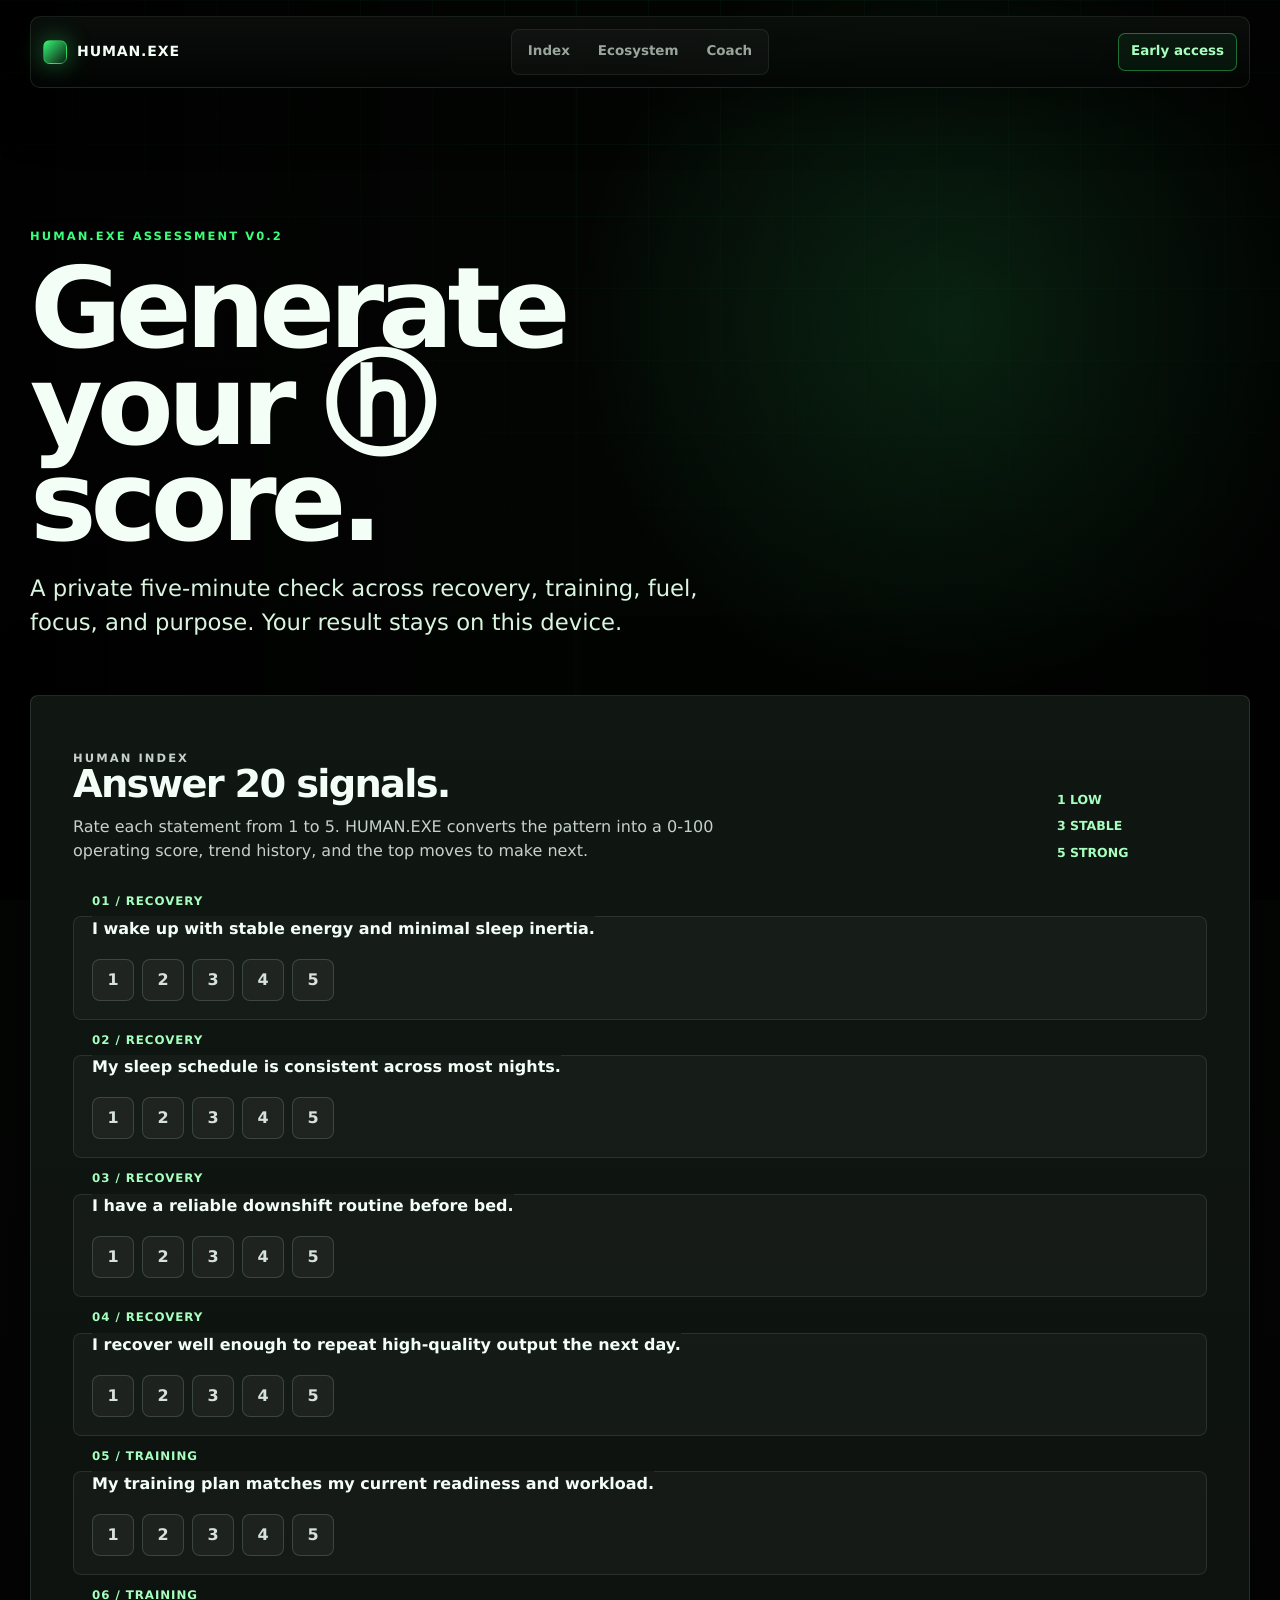
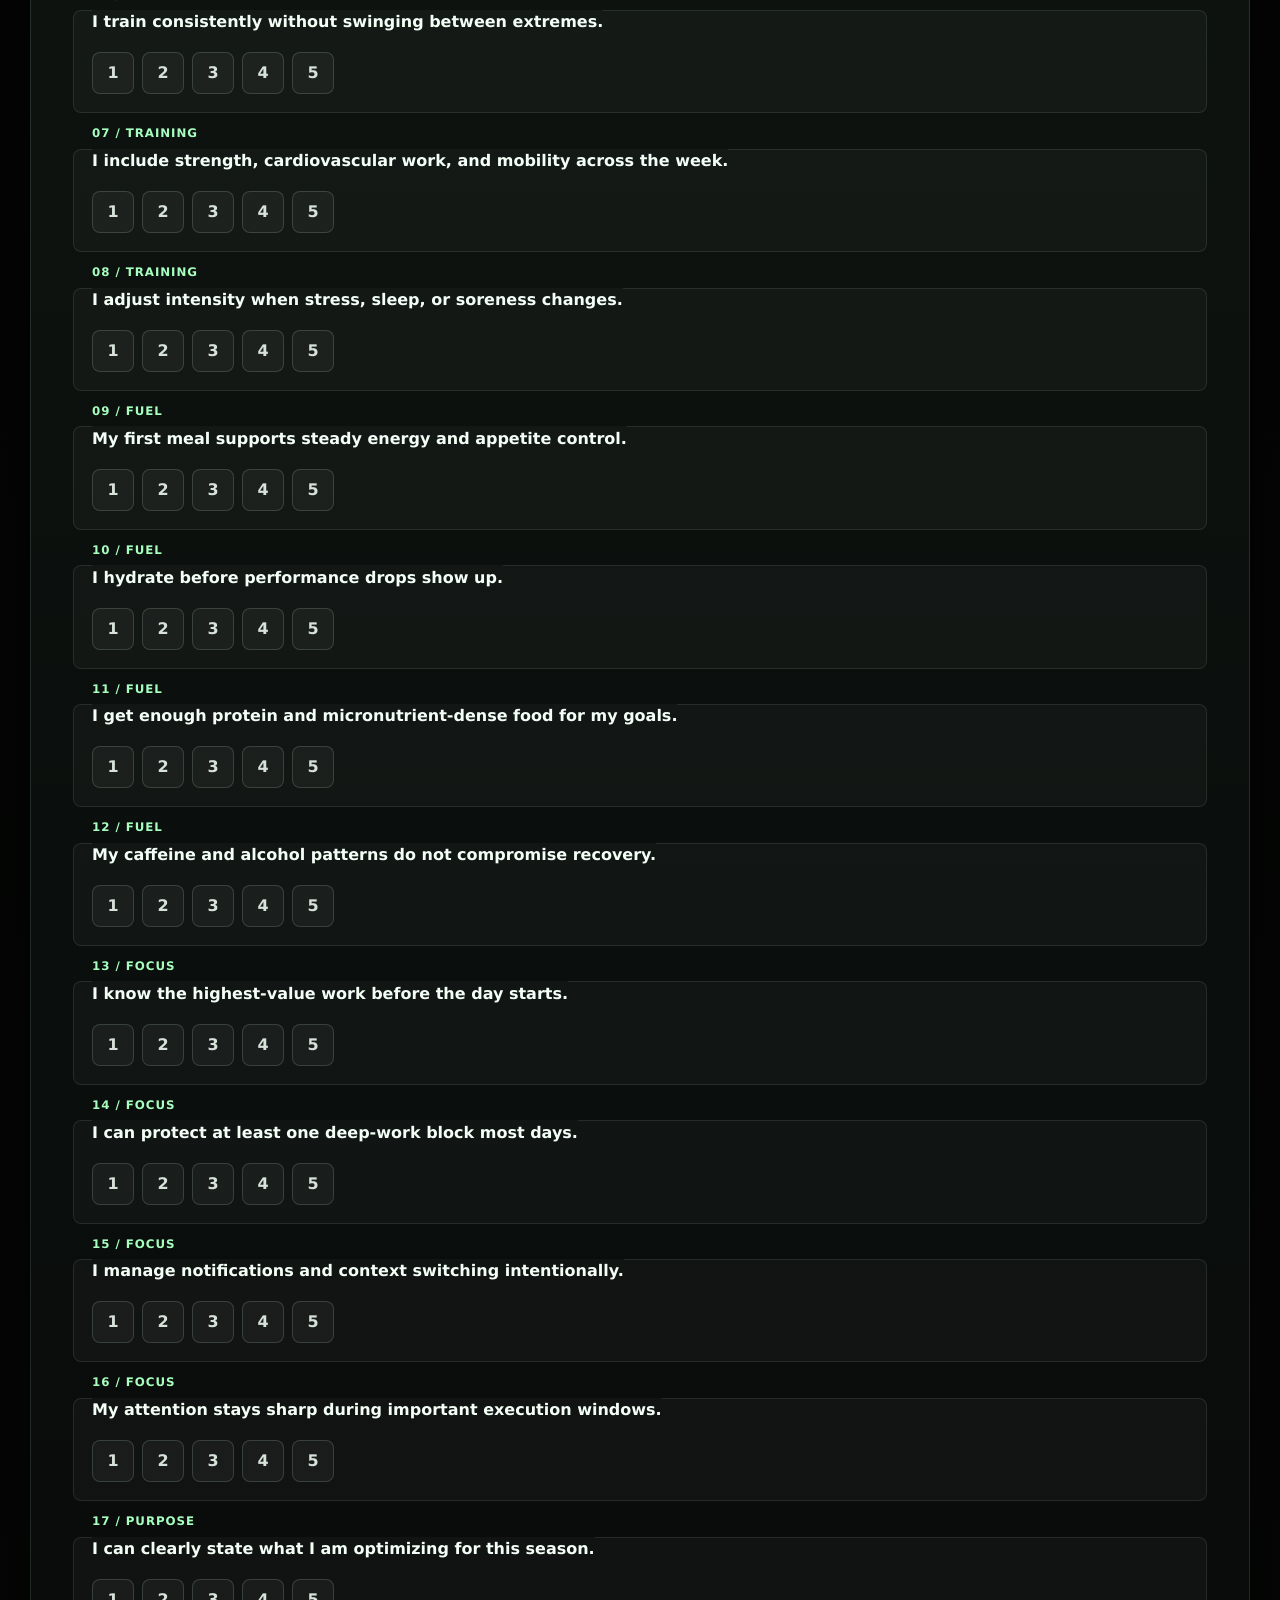
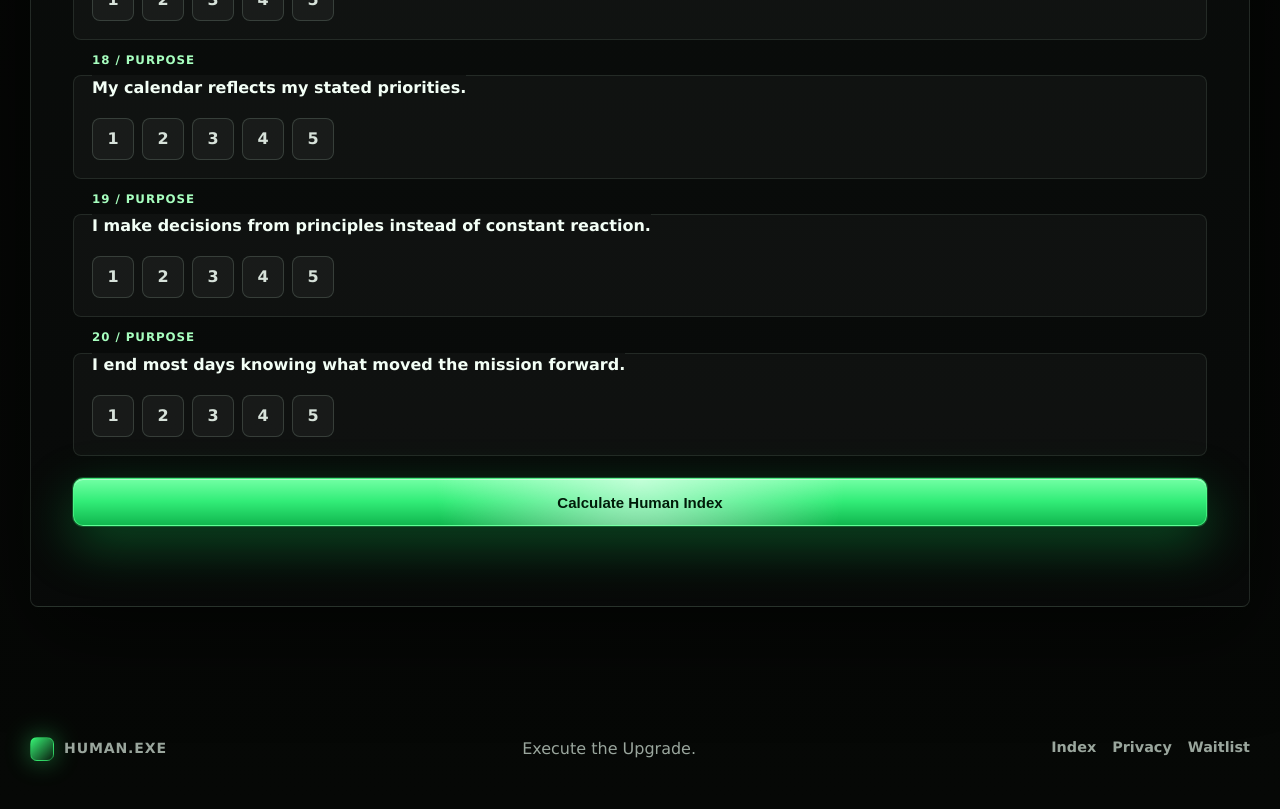
==== commit f22471b9: "Build HUMAN.EXE Assessment V0.2" ====
--- a/assessment.html
+++ b/assessment.html
@@ -47,7 +47,7 @@
 
       <main class="assessment-page" id="top">
         <section class="assessment-hero">
-          <p class="eyebrow">HUMAN.EXE Assessment V0.1</p>
+          <p class="eyebrow">HUMAN.EXE Assessment V0.2</p>
           <h1>Generate your ⓗ score.</h1>
           <p>
             A private five-minute check across recovery, training, fuel, focus,
@@ -62,7 +62,7 @@
               <h2 id="assessment-title">Answer 20 signals.</h2>
               <p>
                 Rate each statement from 1 to 5. HUMAN.EXE converts the pattern
-                into a 0-100 operating score and the top three moves to make next.
+                into a 0-100 operating score, trend history, and the top moves to make next.
               </p>
             </div>
             <div class="assessment-scale" aria-label="Assessment scale">
@@ -97,13 +97,40 @@
           </div>
 
           <div class="recommendation-card">
-            <h2>Top 3 recommendations</h2>
+            <h2>Improvement recommendations</h2>
             <ol id="recommendations" class="recommendations"></ol>
+          </div>
+
+          <div class="dashboard-card">
+            <div class="dashboard-heading">
+              <div>
+                <p class="eyebrow">Dashboard</p>
+                <h2>Human Index dashboard</h2>
+              </div>
+              <span id="history-count">0 entries</span>
+            </div>
+            <div class="dashboard-grid">
+              <div class="trend-card">
+                <h3>Score trend</h3>
+                <div id="score-trend" class="score-trend" aria-label="Human Index score trend"></div>
+              </div>
+              <div class="radar-card">
+                <h3>Category radar</h3>
+                <div id="radar-chart" class="radar-chart" aria-label="Category radar chart"></div>
+              </div>
+              <div class="history-card">
+                <h3>Previous scores</h3>
+                <div id="previous-scores" class="previous-scores"></div>
+              </div>
+            </div>
           </div>
 
           <div class="assessment-actions">
             <button class="button button-ghost" id="retake-assessment" type="button">
               Retake Assessment
+            </button>
+            <button class="button button-text" id="clear-history" type="button">
+              Clear History
             </button>
             <a class="button button-text" href="index.html#waitlist">Join the Waitlist</a>
           </div>
--- a/styles.css
+++ b/styles.css
@@ -1313,7 +1313,8 @@
 
 .score-card,
 .category-card,
-.recommendation-card {
+.recommendation-card,
+.dashboard-card {
   border: 1px solid rgba(216, 255, 226, 0.1);
   border-radius: 8px;
   background: rgba(255, 255, 255, 0.035);
@@ -1415,6 +1416,154 @@
   flex-wrap: wrap;
   gap: 10px;
   grid-column: 1 / -1;
+}
+
+.dashboard-card {
+  grid-column: 1 / -1;
+}
+
+.dashboard-heading {
+  display: flex;
+  align-items: start;
+  justify-content: space-between;
+  gap: 18px;
+  margin-bottom: 20px;
+}
+
+.dashboard-heading h2,
+.trend-card h3,
+.radar-card h3,
+.history-card h3 {
+  margin: 0;
+}
+
+.dashboard-heading > span {
+  padding: 7px 10px;
+  border: 1px solid rgba(57, 255, 122, 0.26);
+  border-radius: 999px;
+  color: var(--green-soft);
+  font-size: 0.76rem;
+  font-weight: 850;
+  text-transform: uppercase;
+}
+
+.dashboard-grid {
+  display: grid;
+  grid-template-columns: minmax(0, 1fr) minmax(240px, 0.86fr);
+  gap: 14px;
+}
+
+.trend-card,
+.radar-card,
+.history-card {
+  min-height: 220px;
+  padding: 18px;
+  border: 1px solid rgba(216, 255, 226, 0.08);
+  border-radius: 8px;
+  background: rgba(0, 0, 0, 0.22);
+}
+
+.history-card {
+  grid-column: 1 / -1;
+  min-height: auto;
+}
+
+.score-trend,
+.radar-chart {
+  margin-top: 14px;
+}
+
+.score-trend svg,
+.radar-chart svg {
+  width: 100%;
+  height: auto;
+  overflow: visible;
+}
+
+.score-trend line,
+.radar-chart line {
+  stroke: rgba(216, 255, 226, 0.14);
+  stroke-width: 1;
+}
+
+.score-trend polyline {
+  fill: none;
+  stroke: var(--green);
+  stroke-linecap: round;
+  stroke-linejoin: round;
+  stroke-width: 4;
+  filter: drop-shadow(0 0 10px rgba(57, 255, 122, 0.35));
+}
+
+.score-trend circle,
+.radar-chart circle {
+  fill: var(--green);
+  stroke: #061009;
+  stroke-width: 2;
+}
+
+.trend-meta {
+  display: flex;
+  justify-content: space-between;
+  gap: 12px;
+  color: var(--green-soft);
+  font-size: 0.82rem;
+  font-weight: 800;
+}
+
+.radar-grid {
+  fill: rgba(57, 255, 122, 0.025);
+  stroke: rgba(216, 255, 226, 0.15);
+  stroke-width: 1;
+}
+
+.radar-area {
+  fill: rgba(57, 255, 122, 0.22);
+  stroke: var(--green);
+  stroke-linejoin: round;
+  stroke-width: 3;
+  filter: drop-shadow(0 0 12px rgba(57, 255, 122, 0.25));
+}
+
+.radar-chart text {
+  fill: #d5ffe0;
+  font-size: 0.62rem;
+  font-weight: 800;
+  text-anchor: middle;
+}
+
+.previous-scores {
+  display: grid;
+  grid-template-columns: repeat(5, minmax(0, 1fr));
+  gap: 10px;
+  margin-top: 14px;
+}
+
+.previous-scores article {
+  display: grid;
+  gap: 8px;
+  min-height: 84px;
+  padding: 14px;
+  border: 1px solid rgba(216, 255, 226, 0.08);
+  border-radius: 8px;
+  background: rgba(255, 255, 255, 0.035);
+}
+
+.previous-scores span {
+  color: var(--muted);
+  font-size: 0.76rem;
+  font-weight: 750;
+  text-transform: uppercase;
+}
+
+.previous-scores strong {
+  color: var(--green);
+  font-size: 1.45rem;
+}
+
+.empty-state {
+  margin: 14px 0 0;
+  color: var(--muted);
 }
 
 .reveal {
@@ -1504,6 +1653,7 @@
   .index-rings,
   .assessment-intro,
   .assessment-results,
+  .dashboard-grid,
   .ecosystem-grid,
   .feature-grid,
   .privacy-grid,
@@ -1692,9 +1842,14 @@
   }
 
   .coach-prompts,
-  .coach-actions {
+  .coach-actions,
+  .previous-scores {
     display: grid;
     grid-template-columns: 1fr;
+  }
+
+  .dashboard-heading {
+    display: grid;
   }
 
   .coach-prompts button,
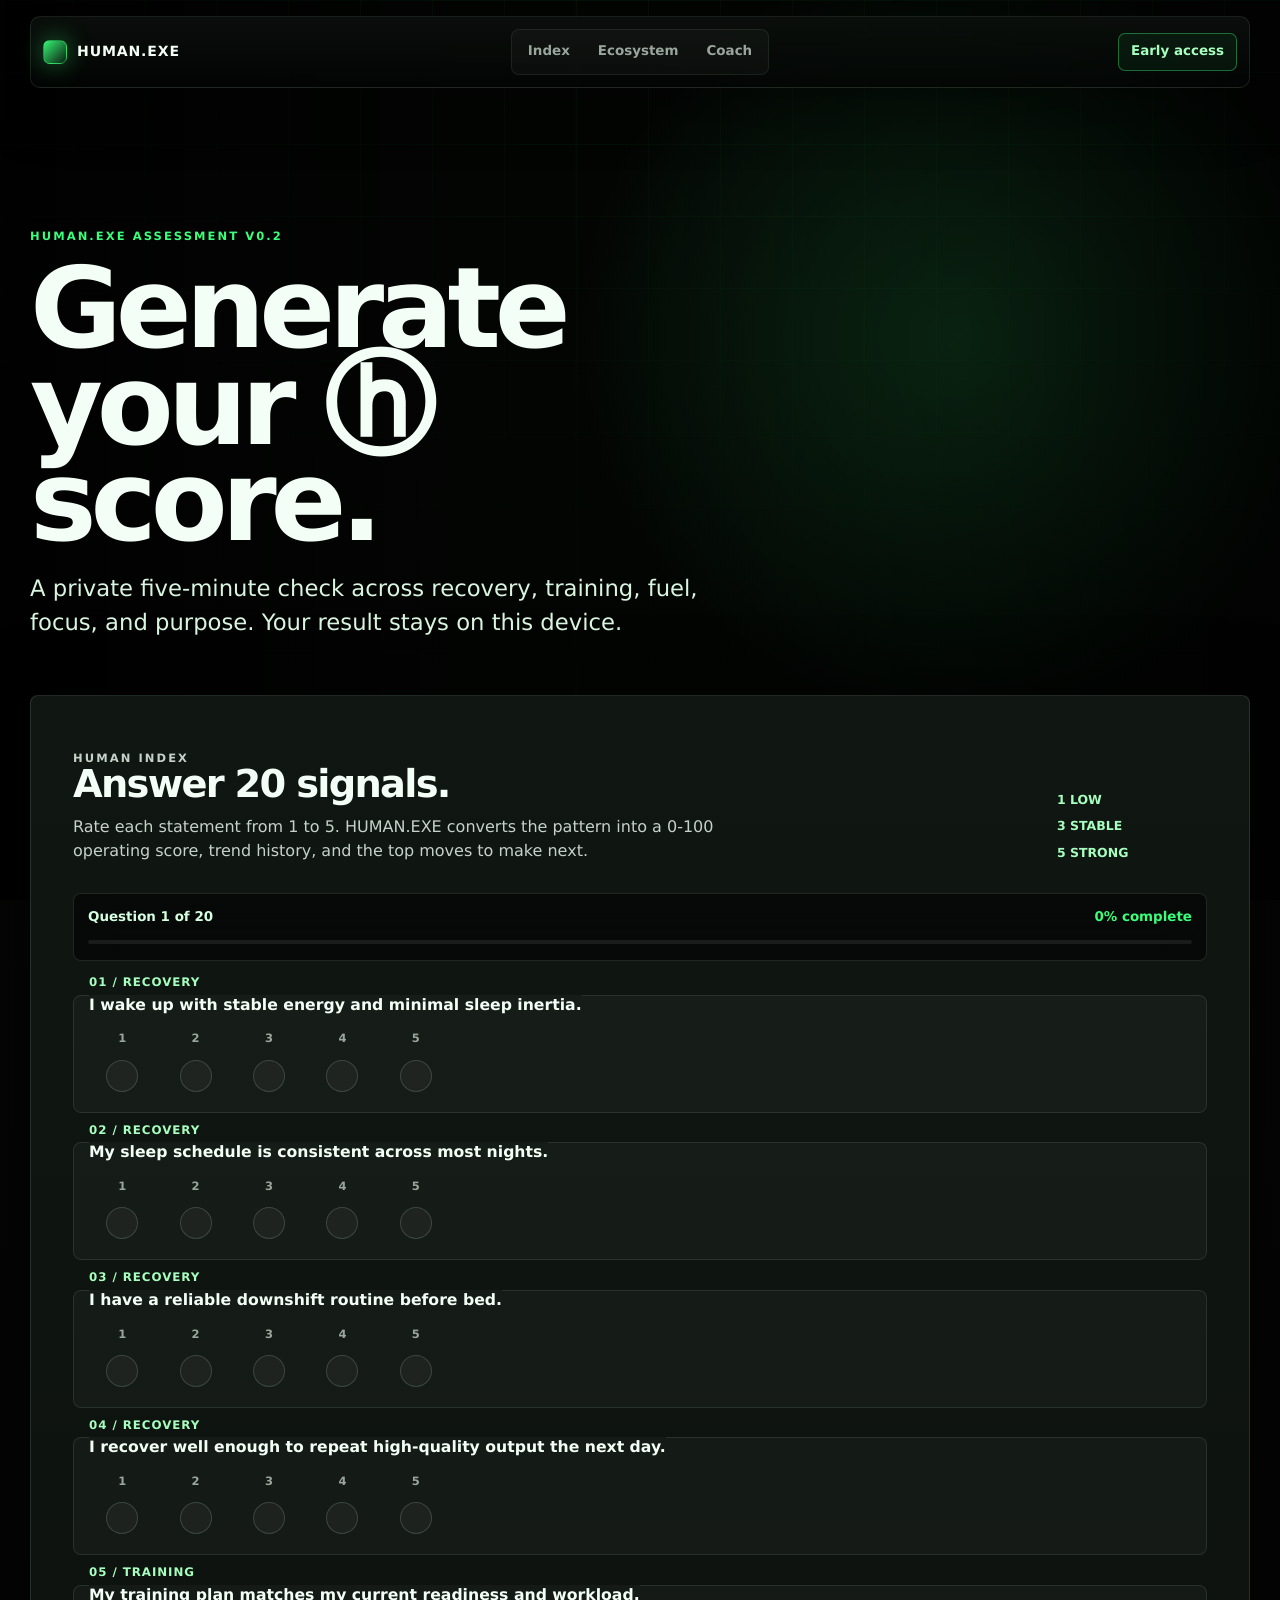
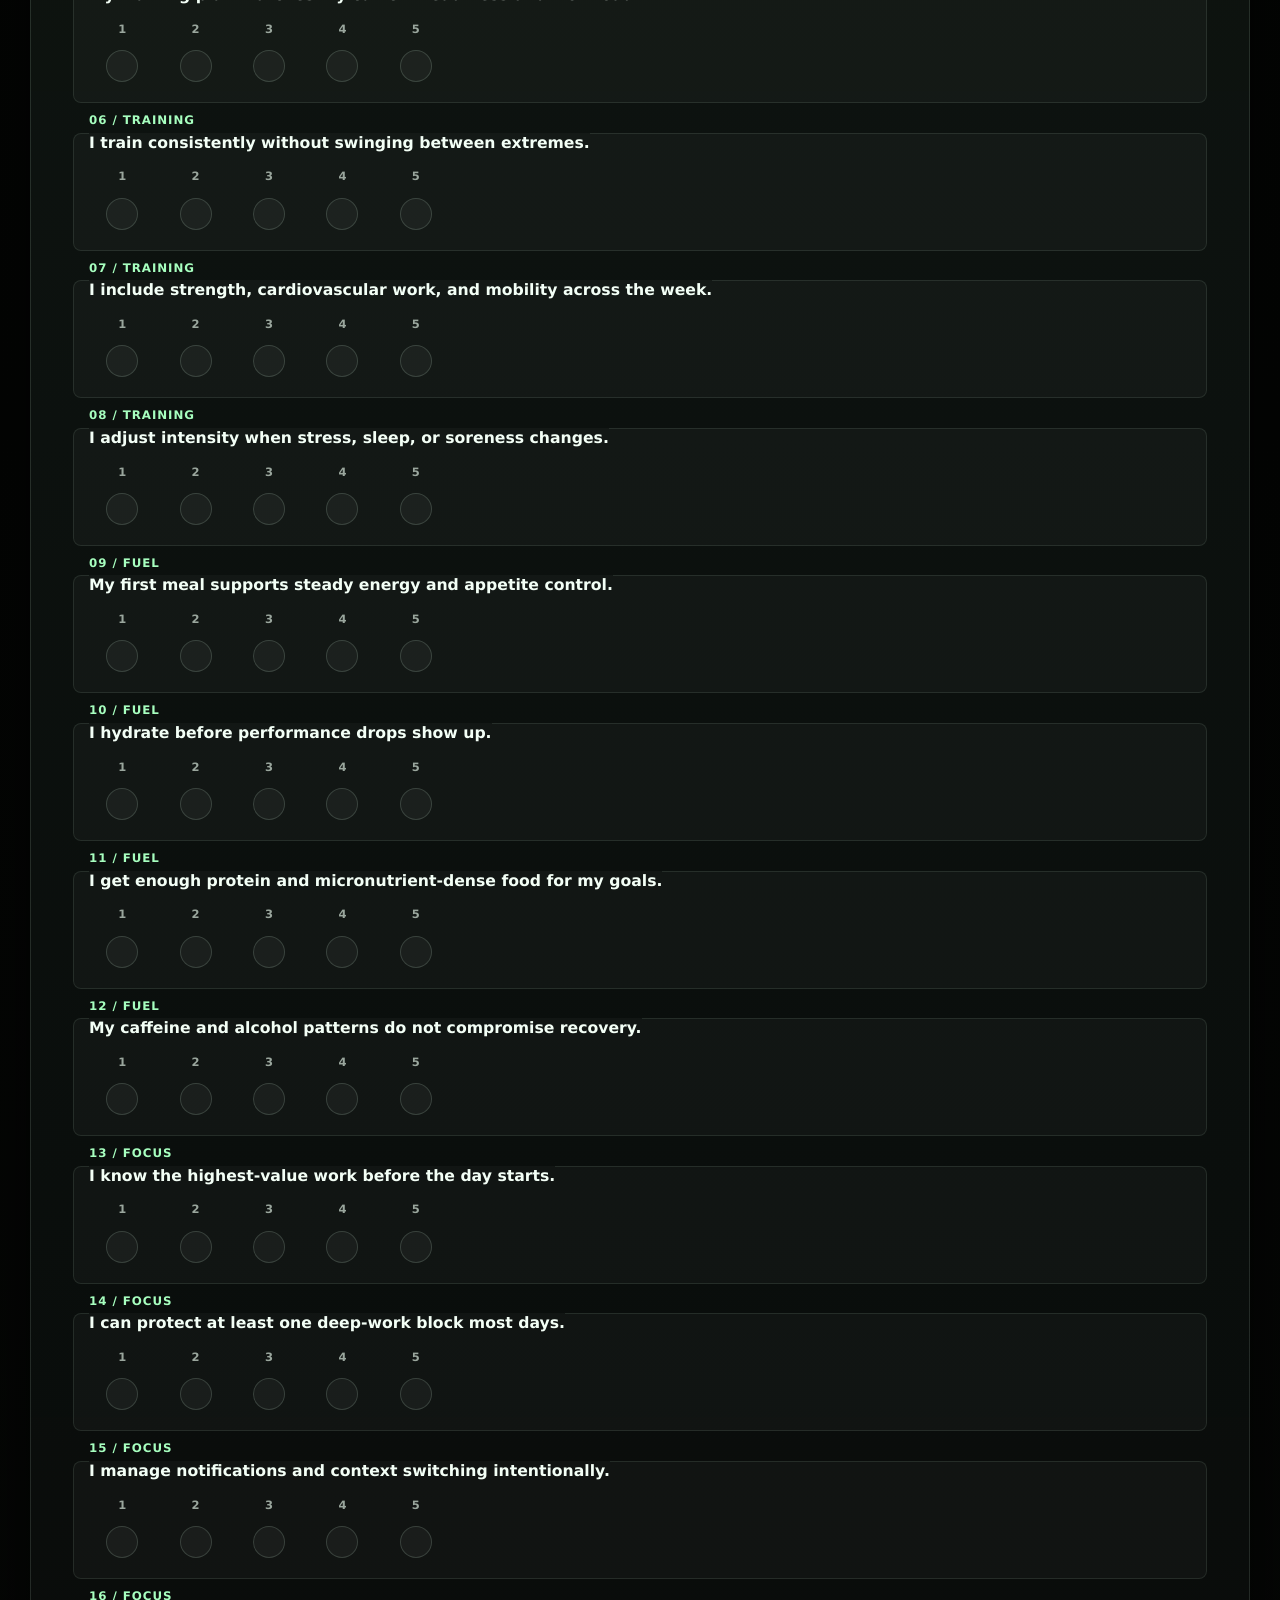
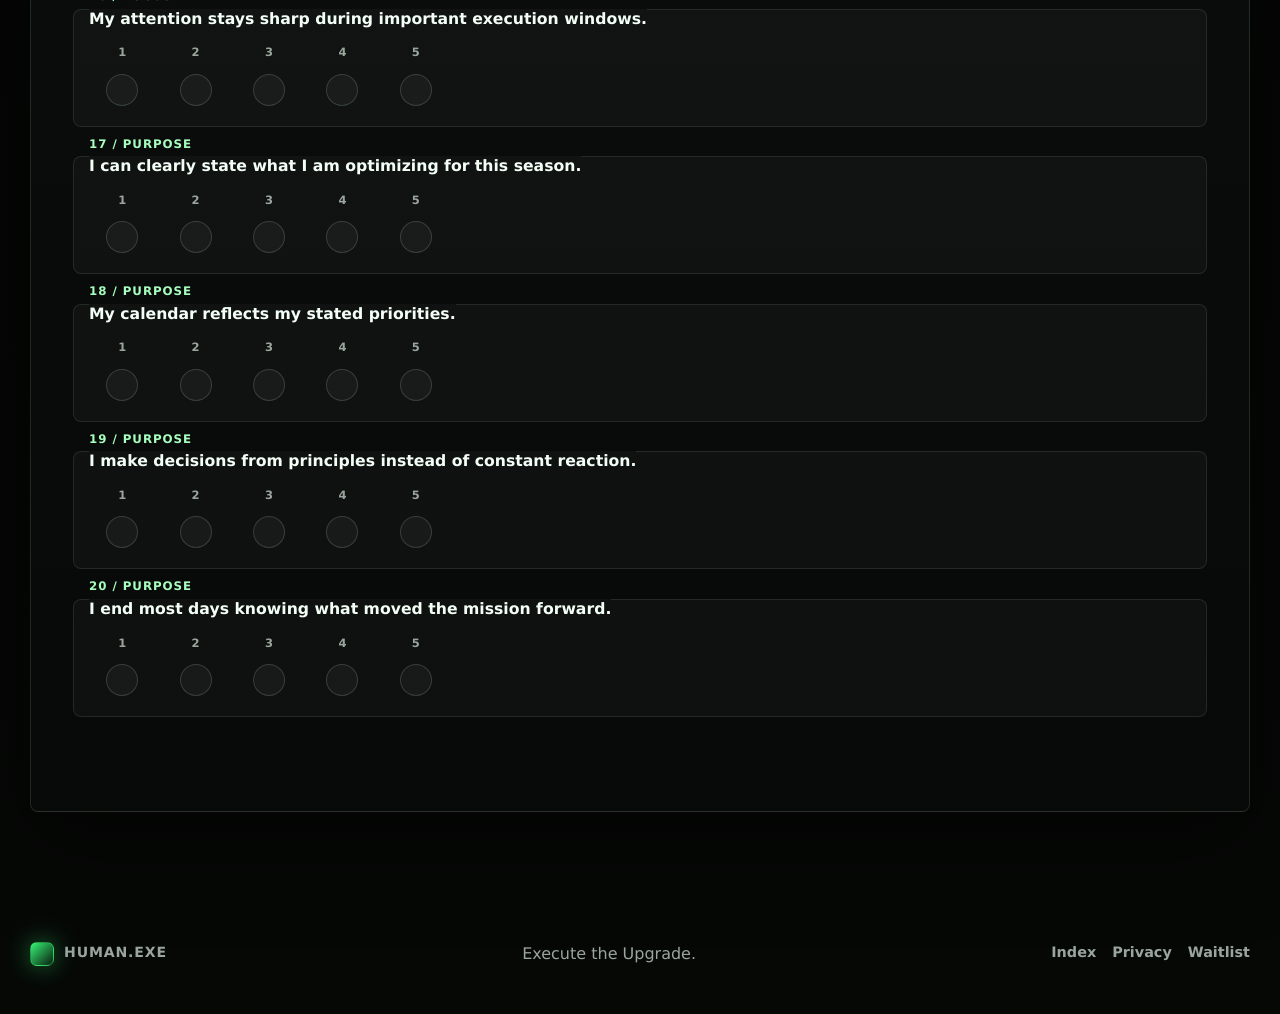
==== commit 40045ba5: "Improve assessment rating UX" ====
--- a/assessment.html
+++ b/assessment.html
@@ -73,10 +73,19 @@
           </div>
 
           <form id="assessment-form" class="assessment-form">
+            <div class="assessment-progress" aria-live="polite">
+              <div>
+                <span id="question-progress">Question 0 of 20</span>
+                <strong id="completion-percentage">0% complete</strong>
+              </div>
+              <meter id="completion-meter" min="0" max="100" value="0">0%</meter>
+            </div>
             <div id="question-list" class="question-list"></div>
-            <button class="button button-primary assessment-submit" type="submit">
-              Calculate Human Index
-            </button>
+            <div class="assessment-submit-bar">
+              <button class="button button-primary assessment-submit" type="submit" disabled>
+                Calculate Human Index
+              </button>
+            </div>
             <p class="assessment-message" aria-live="polite"></p>
           </form>
         </section>
--- a/styles.css
+++ b/styles.css
@@ -1175,6 +1175,53 @@
   padding: clamp(20px, 4vw, 42px);
 }
 
+.assessment-form {
+  display: grid;
+  gap: 14px;
+}
+
+.assessment-progress {
+  position: sticky;
+  top: 92px;
+  z-index: 12;
+  display: grid;
+  gap: 10px;
+  padding: 14px;
+  border: 1px solid rgba(216, 255, 226, 0.12);
+  border-radius: 8px;
+  background: rgba(5, 8, 6, 0.86);
+  backdrop-filter: blur(18px);
+}
+
+.assessment-progress div {
+  display: flex;
+  justify-content: space-between;
+  gap: 14px;
+  color: var(--soft);
+  font-size: 0.84rem;
+  font-weight: 850;
+}
+
+.assessment-progress strong {
+  color: var(--green);
+}
+
+.assessment-progress meter {
+  width: 100%;
+  height: 8px;
+}
+
+.assessment-progress meter::-webkit-meter-bar {
+  border: 0;
+  border-radius: 999px;
+  background: rgba(255, 255, 255, 0.08);
+}
+
+.assessment-progress meter::-webkit-meter-optimum-value {
+  border-radius: 999px;
+  background: linear-gradient(90deg, var(--green-deep), var(--green));
+}
+
 .assessment-intro {
   display: grid;
   grid-template-columns: minmax(0, 1fr) auto;
@@ -1208,16 +1255,14 @@
 
 .question-list {
   display: grid;
+  gap: 10px;
+}
+
+.question-card {
+  display: grid;
   gap: 12px;
-}
-
-.question-card {
-  display: grid;
-  grid-template-columns: minmax(0, 1fr) auto;
-  gap: 18px;
-  align-items: center;
   margin: 0;
-  padding: 18px;
+  padding: 15px;
   border: 1px solid rgba(216, 255, 226, 0.1);
   border-radius: 8px;
   background: rgba(255, 255, 255, 0.032);
@@ -1225,11 +1270,12 @@
 
 .question-card legend {
   display: grid;
-  gap: 6px;
+  gap: 4px;
   padding: 0;
   color: var(--text);
-  font-size: 1rem;
+  font-size: 0.98rem;
   font-weight: 720;
+  line-height: 1.32;
 }
 
 .question-card legend span {
@@ -1242,11 +1288,16 @@
 
 .rating-row {
   display: grid;
-  grid-template-columns: repeat(5, 42px);
-  gap: 8px;
+  grid-template-columns: repeat(5, minmax(42px, 1fr));
+  gap: 7px;
+  max-width: 360px;
 }
 
 .rating-row label {
+  display: grid;
+  min-width: 0;
+  min-height: 42px;
+  place-items: center;
   cursor: pointer;
 }
 
@@ -1258,13 +1309,28 @@
   pointer-events: none;
 }
 
-.rating-row span {
-  display: grid;
-  width: 42px;
-  height: 42px;
+.rating-numbers {
+  display: grid;
+  grid-column: 1 / -1;
+  grid-template-columns: repeat(5, minmax(42px, 1fr));
+  gap: 7px;
+}
+
+.rating-numbers span {
+  display: grid;
+  place-items: center;
+  color: var(--muted);
+  font-size: 0.72rem;
+  font-weight: 850;
+}
+
+.rating-row label > span {
+  display: grid;
+  width: 32px;
+  height: 32px;
   place-items: center;
   border: 1px solid rgba(216, 255, 226, 0.16);
-  border-radius: 8px;
+  border-radius: 999px;
   color: #d7e2da;
   font-weight: 800;
   background: rgba(255, 255, 255, 0.04);
@@ -1275,17 +1341,42 @@
     transform 180ms ease;
 }
 
+.rating-row label strong {
+  position: absolute;
+  width: 1px;
+  height: 1px;
+  overflow: hidden;
+  opacity: 0;
+  pointer-events: none;
+}
+
 .rating-row input:checked + span,
-.rating-row label:hover span {
+.rating-row label:hover > span {
   border-color: rgba(57, 255, 122, 0.76);
-  color: #031006;
   background: var(--green);
+  box-shadow: 0 0 0 6px rgba(57, 255, 122, 0.1);
   transform: translateY(-1px);
+}
+
+.assessment-submit-bar {
+  position: sticky;
+  bottom: 12px;
+  z-index: 14;
+  display: none;
+  padding: 10px;
+  border: 1px solid rgba(57, 255, 122, 0.24);
+  border-radius: 8px;
+  background: rgba(5, 8, 6, 0.88);
+  box-shadow: 0 18px 58px rgba(0, 0, 0, 0.42);
+  backdrop-filter: blur(18px);
+}
+
+.assessment-submit-bar.is-ready {
+  display: block;
 }
 
 .assessment-submit {
   width: 100%;
-  margin-top: 22px;
 }
 
 .assessment-message {
@@ -1813,16 +1904,32 @@
     min-width: 0;
   }
 
+  .assessment-progress {
+    top: 74px;
+  }
+
+  .assessment-progress div {
+    display: grid;
+    gap: 4px;
+  }
+
   .question-card {
     grid-template-columns: 1fr;
+    padding: 13px;
   }
 
   .rating-row {
     grid-template-columns: repeat(5, minmax(0, 1fr));
-  }
-
-  .rating-row span {
+    max-width: none;
+  }
+
+  .rating-numbers {
+    grid-template-columns: repeat(5, minmax(0, 1fr));
+  }
+
+  .rating-row label > span {
     width: 100%;
+    max-width: 44px;
   }
 
   .score-card {
